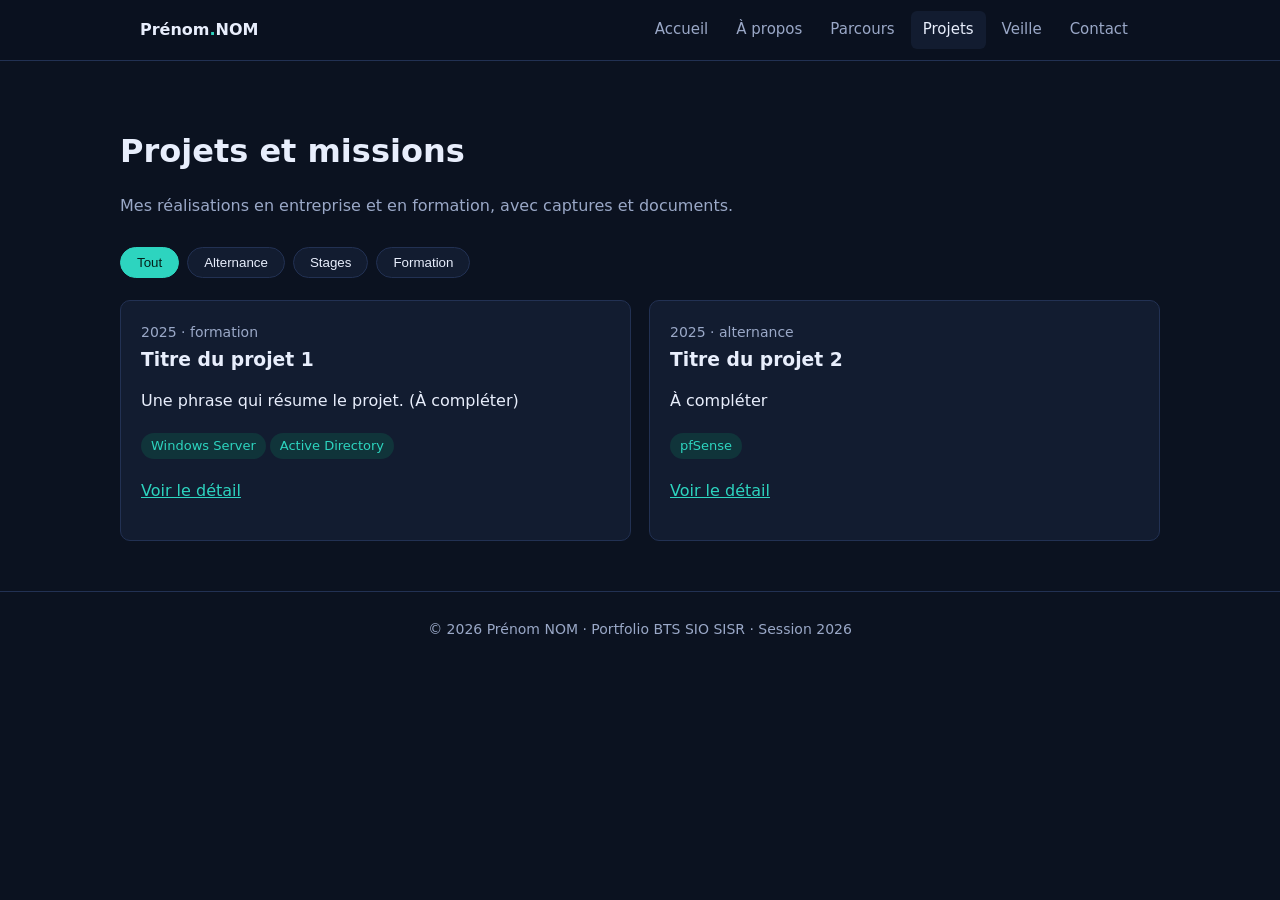
==== projects.html @ b0afbd42 "Squelette du portfolio" ====
<!DOCTYPE html><html lang="fr"><head><meta charset="utf-8"><meta name="viewport" content="width=device-width, initial-scale=1"><meta name="robots" content="index, follow"><meta name="description" content="Portfolio BTS SIO option SISR : projets, missions, compétences et veille technologique."><title>Portfolio</title><link rel="stylesheet" href="css/style.css"></head><body data-page="projects"><header id="site-header"></header><main class="wrap page"><h1>Projets et missions</h1><p class="sub">Mes réalisations en entreprise et en formation, avec captures et documents.</p>
<div class="filters"><button class="on" data-f="all">Tout</button><button data-f="alternance">Alternance</button><button data-f="stage">Stages</button><button data-f="formation">Formation</button></div>
<div class="grid" id="list"></div></main>
<footer id="site-footer"></footer><script src="js/data.js"></script><script src="js/main.js"></script></body></html>
---- css/style.css ----
:root{--bg:#0b1220;--card:#121c30;--ink:#e8eefc;--mute:#9aa8c7;--acc:#2dd4bf;--line:#223153}
*{box-sizing:border-box}html{scroll-behavior:smooth;scroll-padding-top:70px}
body{margin:0;background:var(--bg);color:var(--ink);font:16px/1.7 "Segoe UI",system-ui,Arial,sans-serif}
a{color:var(--acc)}h1,h2,h3{line-height:1.2}
.wrap{max-width:1040px;margin:auto;padding:0 20px}
header{position:sticky;top:0;background:rgba(11,18,32,.92);backdrop-filter:blur(8px);border-bottom:1px solid var(--line);z-index:10}
.bar{display:flex;align-items:center;justify-content:space-between;height:60px}
.brand{font-weight:700;color:var(--ink);text-decoration:none}.brand b{color:var(--acc)}
nav{display:flex;gap:4px}nav a{color:var(--mute);text-decoration:none;padding:6px 12px;border-radius:6px;font-size:15px}
nav a:hover,nav a.on{color:var(--ink);background:var(--card)}
#burger{display:none;background:none;border:1px solid var(--line);color:var(--ink);border-radius:6px;padding:6px 10px;font-size:18px}
@media(max-width:760px){#burger{display:block}nav{display:none;position:absolute;top:60px;left:0;right:0;flex-direction:column;background:var(--bg);padding:10px 20px;border-bottom:1px solid var(--line)}nav.open{display:flex}}
section{padding:70px 0}.hero{padding:110px 0 80px}
.hero h1{font-size:clamp(2.2rem,6vw,3.6rem);margin:.2em 0}.hero p{color:var(--mute);max-width:60ch;font-size:1.1rem}
.kicker{color:var(--acc);font-weight:600}
h2{font-size:2rem;margin:0 0 .3em}.sub{color:var(--mute);margin:0 0 28px}
.btn{display:inline-block;padding:11px 20px;border-radius:8px;background:var(--acc);color:#04201b;font-weight:700;text-decoration:none;margin:6px 10px 6px 0;border:2px solid var(--acc)}
.btn.alt{background:none;color:var(--acc)}
.grid{display:grid;gap:18px;grid-template-columns:repeat(auto-fit,minmax(280px,1fr))}
.card{background:var(--card);border:1px solid var(--line);border-radius:10px;padding:20px}
.card h3{margin:.2em 0 .4em}.card img{width:100%;height:170px;object-fit:cover;border-radius:8px;margin-bottom:10px;background:#0e1830}
.tag{display:inline-block;background:#10343a;color:var(--acc);padding:2px 10px;border-radius:99px;font-size:13px;margin:2px 4px 2px 0}
.meta{color:var(--mute);font-size:14px}
.tl{border-left:2px solid var(--acc);padding-left:22px;margin-left:6px}.tl .it{position:relative;margin-bottom:26px}
.tl .it:before{content:"";position:absolute;left:-29px;top:8px;width:12px;height:12px;border-radius:50%;background:var(--acc)}
.filters{display:flex;gap:8px;flex-wrap:wrap;margin-bottom:22px}
.filters button{background:var(--card);color:var(--ink);border:1px solid var(--line);border-radius:99px;padding:7px 16px;cursor:pointer}
.filters button.on{background:var(--acc);color:#04201b;border-color:var(--acc)}
.shots{display:grid;gap:14px;grid-template-columns:repeat(auto-fit,minmax(260px,1fr))}.shots img{width:100%;border-radius:8px;border:1px solid var(--line)}
.todo{color:#f5c542}
footer{border-top:1px solid var(--line);padding:26px 0;color:var(--mute);font-size:14px;text-align:center}
.page{padding:50px 0}
a:focus-visible,button:focus-visible{outline:3px solid var(--acc);outline-offset:2px}
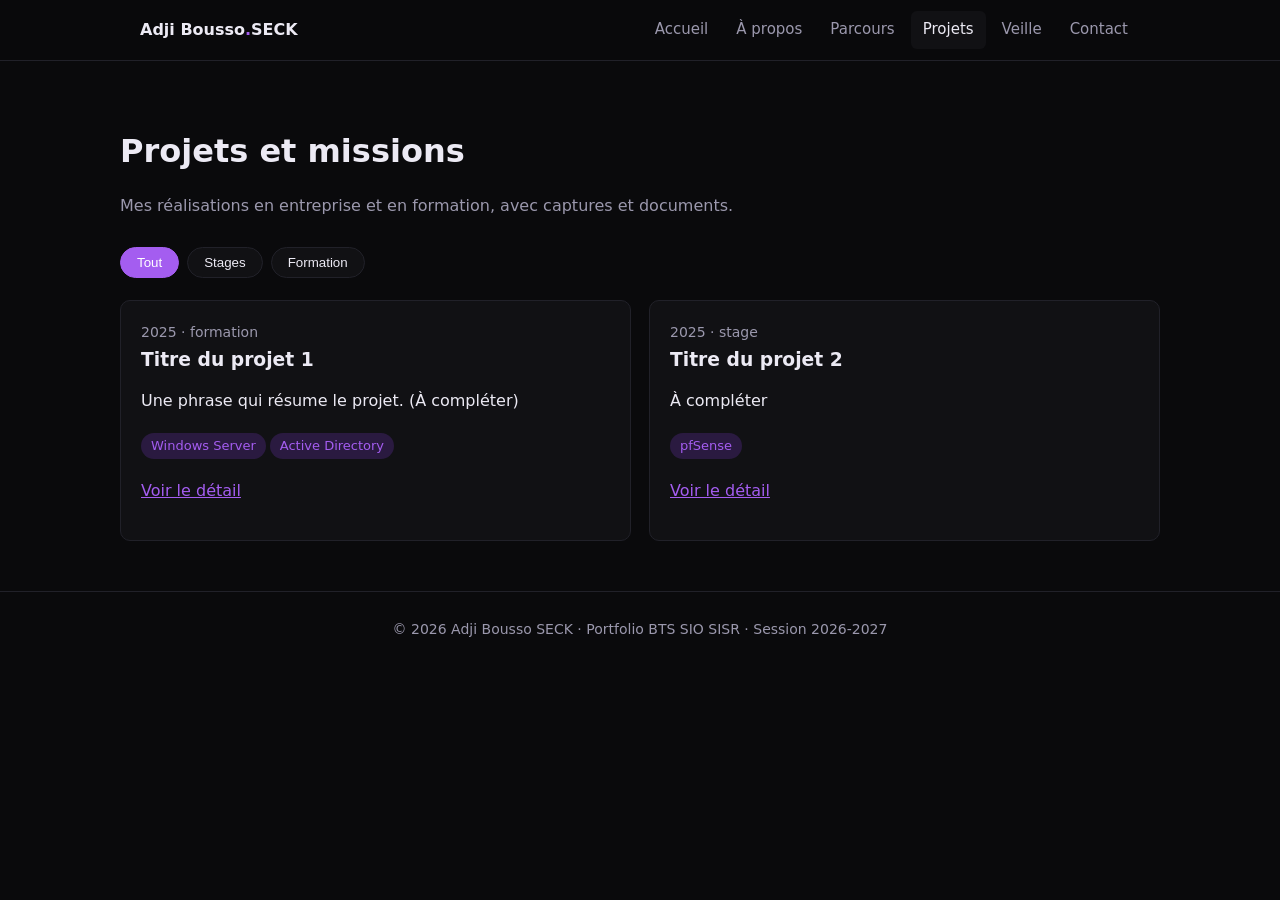
==== commit 99f0926f: "Nouvelle section À propos" ====
--- a/projects.html
+++ b/projects.html
@@ -1,4 +1,4 @@
 <!DOCTYPE html><html lang="fr"><head><meta charset="utf-8"><meta name="viewport" content="width=device-width, initial-scale=1"><meta name="robots" content="index, follow"><meta name="description" content="Portfolio BTS SIO option SISR : projets, missions, compétences et veille technologique."><title>Portfolio</title><link rel="stylesheet" href="css/style.css"></head><body data-page="projects"><header id="site-header"></header><main class="wrap page"><h1>Projets et missions</h1><p class="sub">Mes réalisations en entreprise et en formation, avec captures et documents.</p>
-<div class="filters"><button class="on" data-f="all">Tout</button><button data-f="alternance">Alternance</button><button data-f="stage">Stages</button><button data-f="formation">Formation</button></div>
+<div class="filters"><button class="on" data-f="all">Tout</button><button data-f="stage">Stages</button><button data-f="formation">Formation</button></div>
 <div class="grid" id="list"></div></main>
 <footer id="site-footer"></footer><script src="js/data.js"></script><script src="js/main.js"></script></body></html>
--- a/css/style.css
+++ b/css/style.css
@@ -1,9 +1,9 @@
-:root{--bg:#0b1220;--card:#121c30;--ink:#e8eefc;--mute:#9aa8c7;--acc:#2dd4bf;--line:#223153}
+:root{--bg:#0a0a0c;--card:#111114;--ink:#eceaf4;--mute:#9b98ad;--acc:#a45df0;--line:#212129}
 *{box-sizing:border-box}html{scroll-behavior:smooth;scroll-padding-top:70px}
 body{margin:0;background:var(--bg);color:var(--ink);font:16px/1.7 "Segoe UI",system-ui,Arial,sans-serif}
 a{color:var(--acc)}h1,h2,h3{line-height:1.2}
 .wrap{max-width:1040px;margin:auto;padding:0 20px}
-header{position:sticky;top:0;background:rgba(11,18,32,.92);backdrop-filter:blur(8px);border-bottom:1px solid var(--line);z-index:10}
+header{position:sticky;top:0;background:rgba(10,10,12,.92);backdrop-filter:blur(8px);border-bottom:1px solid var(--line);z-index:10}
 .bar{display:flex;align-items:center;justify-content:space-between;height:60px}
 .brand{font-weight:700;color:var(--ink);text-decoration:none}.brand b{color:var(--acc)}
 nav{display:flex;gap:4px}nav a{color:var(--mute);text-decoration:none;padding:6px 12px;border-radius:6px;font-size:15px}
@@ -14,20 +14,35 @@
 .hero h1{font-size:clamp(2.2rem,6vw,3.6rem);margin:.2em 0}.hero p{color:var(--mute);max-width:60ch;font-size:1.1rem}
 .kicker{color:var(--acc);font-weight:600}
 h2{font-size:2rem;margin:0 0 .3em}.sub{color:var(--mute);margin:0 0 28px}
-.btn{display:inline-block;padding:11px 20px;border-radius:8px;background:var(--acc);color:#04201b;font-weight:700;text-decoration:none;margin:6px 10px 6px 0;border:2px solid var(--acc)}
+.btn{display:inline-block;padding:11px 20px;border-radius:8px;background:var(--acc);color:#ffffff;font-weight:700;text-decoration:none;margin:6px 10px 6px 0;border:2px solid var(--acc)}
 .btn.alt{background:none;color:var(--acc)}
 .grid{display:grid;gap:18px;grid-template-columns:repeat(auto-fit,minmax(280px,1fr))}
 .card{background:var(--card);border:1px solid var(--line);border-radius:10px;padding:20px}
-.card h3{margin:.2em 0 .4em}.card img{width:100%;height:170px;object-fit:cover;border-radius:8px;margin-bottom:10px;background:#0e1830}
-.tag{display:inline-block;background:#10343a;color:var(--acc);padding:2px 10px;border-radius:99px;font-size:13px;margin:2px 4px 2px 0}
+.card h3{margin:.2em 0 .4em}.card img{width:100%;height:170px;object-fit:cover;border-radius:8px;margin-bottom:10px;background:#16161c}
+.tag{display:inline-block;background:#2a1a40;color:var(--acc);padding:2px 10px;border-radius:99px;font-size:13px;margin:2px 4px 2px 0}
 .meta{color:var(--mute);font-size:14px}
 .tl{border-left:2px solid var(--acc);padding-left:22px;margin-left:6px}.tl .it{position:relative;margin-bottom:26px}
 .tl .it:before{content:"";position:absolute;left:-29px;top:8px;width:12px;height:12px;border-radius:50%;background:var(--acc)}
 .filters{display:flex;gap:8px;flex-wrap:wrap;margin-bottom:22px}
 .filters button{background:var(--card);color:var(--ink);border:1px solid var(--line);border-radius:99px;padding:7px 16px;cursor:pointer}
-.filters button.on{background:var(--acc);color:#04201b;border-color:var(--acc)}
+.filters button.on{background:var(--acc);color:#ffffff;border-color:var(--acc)}
 .shots{display:grid;gap:14px;grid-template-columns:repeat(auto-fit,minmax(260px,1fr))}.shots img{width:100%;border-radius:8px;border:1px solid var(--line)}
 .todo{color:#f5c542}
 footer{border-top:1px solid var(--line);padding:26px 0;color:var(--mute);font-size:14px;text-align:center}
 .page{padding:50px 0}
 a:focus-visible,button:focus-visible{outline:3px solid var(--acc);outline-offset:2px}
+
+.mono{font-family:Consolas,"Courier New",monospace;letter-spacing:.06em;text-transform:uppercase;font-size:13px}
+.about{display:grid;gap:40px;grid-template-columns:1fr 1.1fr;align-items:start;margin-top:20px}
+@media(max-width:860px){.about{grid-template-columns:1fr}}
+.avatar{position:relative;width:110px;height:110px;border-radius:26px;background:linear-gradient(135deg,#b06cf7,#7c3aed);display:grid;place-items:center;font-size:48px;font-weight:800;color:#fff;margin-bottom:14px}
+.avatar:after{content:"";position:absolute;right:-4px;bottom:-4px;width:20px;height:20px;border-radius:50%;background:#22c55e;border:4px solid var(--bg)}
+.who h3{margin:.2em 0;font-size:1.4rem}.who p{color:var(--mute)}.who b{color:var(--ink)}
+.chip{display:inline-block;border:1px solid var(--line);background:var(--card);border-radius:8px;padding:8px 14px;margin:0 8px 8px 0;font-family:Consolas,monospace;font-size:14px;color:var(--mute)}
+.skills{display:grid;gap:14px;grid-template-columns:repeat(auto-fit,minmax(150px,1fr))}
+.skill{background:var(--card);border:1px solid var(--line);border-radius:12px;padding:20px 10px;text-align:center;color:var(--ink);cursor:pointer;font:inherit}
+.skill:hover{border-color:var(--acc);transform:translateY(-2px)}.skill .ic{font-size:26px;display:block;margin-bottom:6px}
+.skill small{display:block;color:var(--acc);font-family:Consolas,monospace;margin-top:6px}
+#modal{position:fixed;inset:0;background:rgba(0,0,0,.7);display:none;place-items:center;z-index:50;padding:20px}
+#modal.open{display:grid}#modal .box{background:var(--card);border:1px solid var(--line);border-radius:14px;max-width:520px;width:100%;padding:26px}
+#modal h3{margin-top:0}#modal button{float:right;background:none;border:0;color:var(--ink);font-size:22px;cursor:pointer}
